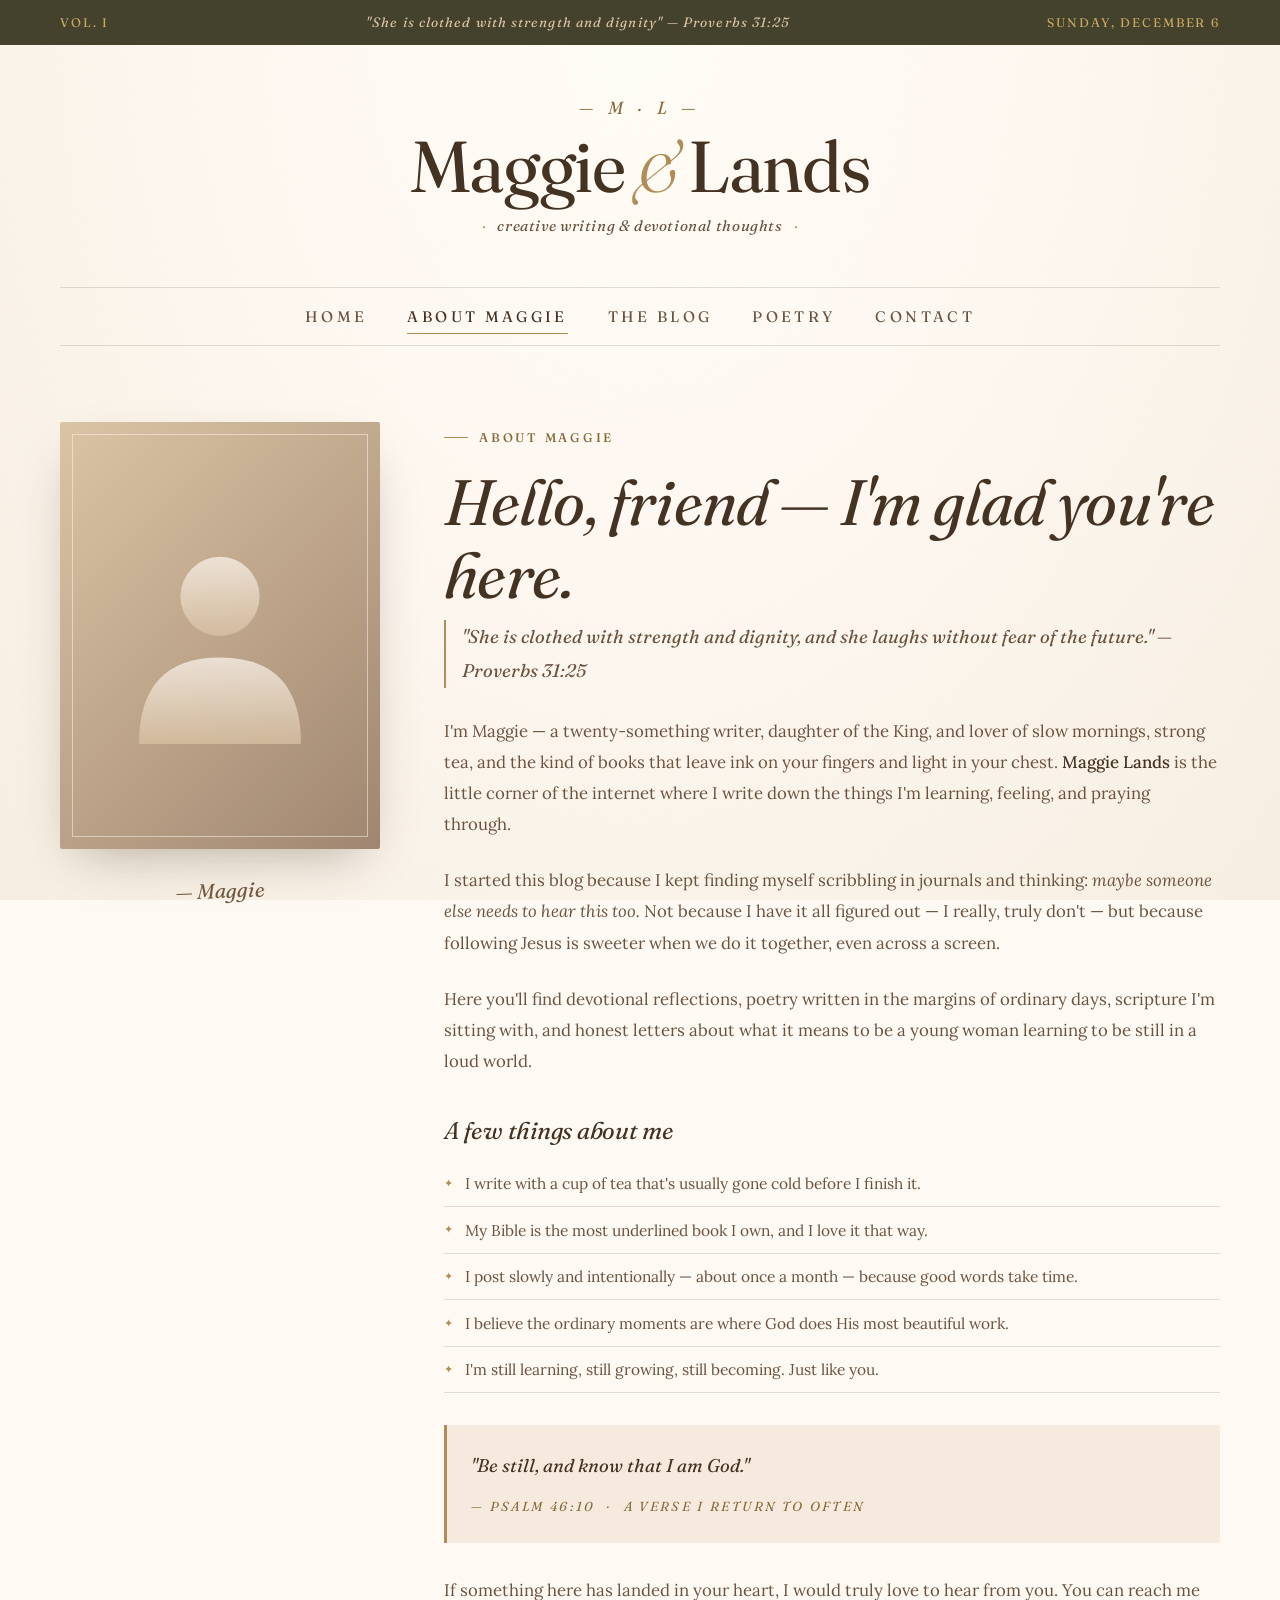
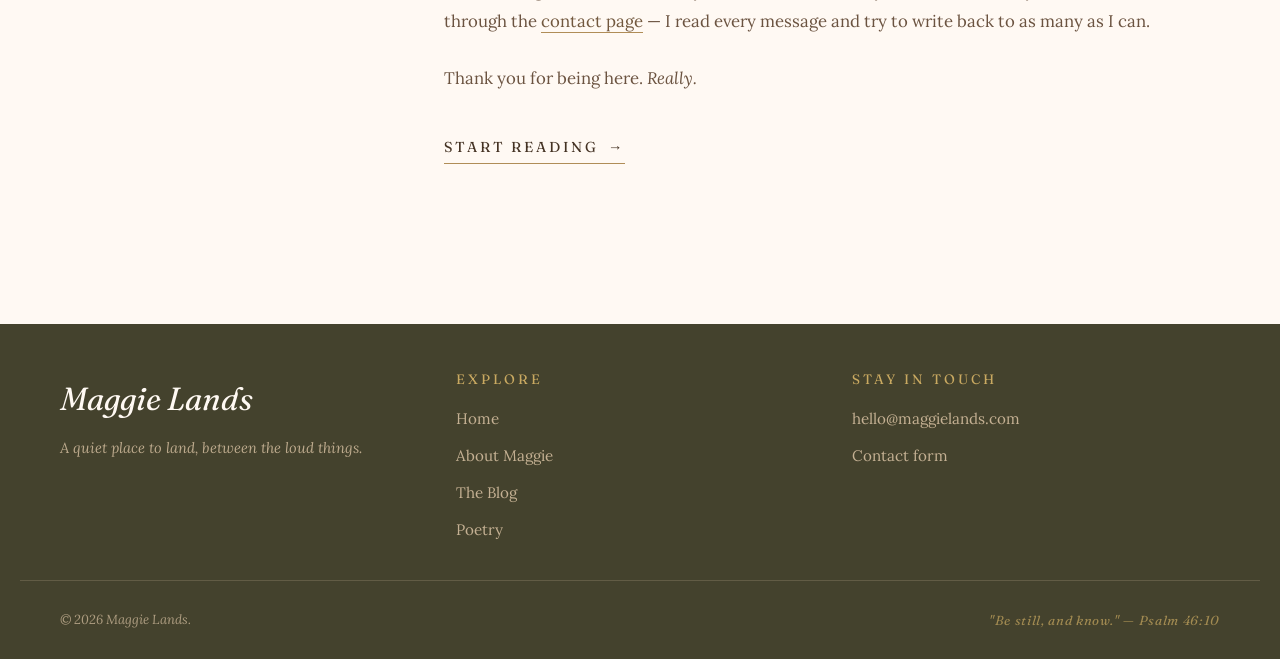
==== about.html @ f762d988 "Add files via upload" ====
<!DOCTYPE html>
<html lang="en">
<head>
  <meta charset="UTF-8" /><meta name="viewport" content="width=device-width, initial-scale=1.0" />
  <title>About Maggie — Maggie Lands</title>
  <link rel="preconnect" href="https://fonts.googleapis.com" /><link rel="preconnect" href="https://fonts.gstatic.com" crossorigin />
  <link href="https://fonts.googleapis.com/css2?family=Fraunces:ital,opsz,wght@0,9..144,300;0,9..144,400;0,9..144,500;1,9..144,400&family=Lora:ital,wght@0,400;1,400&display=swap" rel="stylesheet" />
  <link rel="stylesheet" href="shared.css" />
  <style>
    .about-layout { display:grid;grid-template-columns:320px 1fr;gap:clamp(2rem,5vw,5rem);align-items:start;padding:var(--space-lg) 0 var(--space-xl); }

    /* Photo card */
    .about-photo-card { position:sticky;top:2rem; }
    .photo-frame { width:100%;aspect-ratio:3/4;border-radius:2px;overflow:hidden;position:relative;background:linear-gradient(135deg,var(--latte),var(--weathered));margin-bottom:1.5rem;box-shadow:0 20px 50px -20px rgba(68,50,35,.4); }
    .photo-frame img { width:100%;height:100%;object-fit:cover; }
    .photo-frame::after { content:"";position:absolute;inset:12px;border:1px solid rgba(255,249,243,.5);pointer-events:none; }
    .photo-frame .ph-art { width:100%;height:100%;display:flex;align-items:center;justify-content:center;font-size:6rem;flex-direction:column;gap:1rem; }
    .photo-caption { font-family:var(--font-display);font-style:italic;font-size:1.3rem;color:var(--clockwork);text-align:center;transform:rotate(-2deg);display:block; }

    /* Bio */
    .about-bio h1 { font-style:italic;font-weight:400;margin-bottom:.5rem; }
    .about-bio .tagline { font-family:var(--font-display);font-style:italic;font-size:1.15rem;color:var(--ink-soft);margin-bottom:var(--space-md);border-left:2px solid var(--gold);padding-left:1rem; }
    .about-bio p { font-size:1.05rem;line-height:1.85;color:var(--ink-soft);margin-bottom:1.5em; }
    .about-bio p strong { color:var(--ink);font-weight:500; }
    .about-bio h2 { font-style:italic;font-weight:400;font-size:1.5rem;margin:2.5rem 0 1rem;color:var(--ink); }

    /* Things I love */
    .loves-list { list-style:none;padding:0;margin:0 0 2rem; }
    .loves-list li { padding:.6rem 0;border-bottom:1px solid var(--rule);font-size:.97rem;color:var(--ink-soft);display:flex;align-items:center;gap:.75rem; }
    .loves-list li::before { content:"✦";color:var(--gold);font-size:.7rem;flex-shrink:0; }

    /* Quote block */
    .favorite-verse { background:var(--bg-warm);border-left:3px solid var(--gold);padding:1.5rem;margin:2rem 0;border-radius:0 2px 2px 0; }
    .favorite-verse blockquote { font-family:var(--font-display);font-style:italic;font-size:1.15rem;line-height:1.8;color:var(--ink);margin:0 0 .5rem; }
    .favorite-verse cite { font-family:var(--font-display);font-size:.82rem;text-transform:uppercase;letter-spacing:.18em;color:var(--gold-deep); }

    @media(max-width:860px){ .about-layout{grid-template-columns:1fr;} .about-photo-card{position:static;max-width:320px;margin:0 auto;} }
  </style>
</head>
<body>
  <a class="skip-link" href="#main">Skip to content</a>
  <div class="top-ribbon"><div class="container"><span>Vol. I</span><span class="verse">"She is clothed with strength and dignity" — Proverbs 31:25</span><span id="ribbon-date"></span></div></div>

  <header class="site-header"><div class="container">
    <a href="index.html" class="logo"><span class="logo-mark">— M · L —</span><span class="logo-text">Maggie<span class="amp">&amp;</span>Lands</span><span class="logo-sub">creative writing &amp; devotional thoughts</span></a>
    <nav class="primary-nav"><ul>
      <li><a href="index.html">Home</a></li><li><a href="about.html" class="current">About Maggie</a></li><li><a href="blog.html">The Blog</a></li><li><a href="poetry.html">Poetry</a></li><li><a href="contact.html">Contact</a></li>
    </ul></nav>
  </div></header>

  <main id="main">
    <div class="container">
      <div class="about-layout">

        <!-- Photo card (replace SVG with <img> when you have a real photo) -->
        <aside class="about-photo-card">
          <div class="photo-frame">
            <div class="ph-art">
              <svg viewBox="0 0 100 120" xmlns="http://www.w3.org/2000/svg" style="width:180px;opacity:.7">
                <defs><linearGradient id="pb2" x1="0" y1="0" x2="0" y2="1"><stop offset="0%" stop-color="#FFF9F3"/><stop offset="100%" stop-color="#DBC4A5"/></linearGradient></defs>
                <circle cx="50" cy="38" r="22" fill="url(#pb2)"/>
                <path d="M5,120 Q5,72 50,72 Q95,72 95,120 Z" fill="url(#pb2)"/>
              </svg>
            </div>
          </div>
          <span class="photo-caption">— Maggie</span>
        </aside>

        <!-- Bio -->
        <article class="about-bio">
          <span class="kicker">About Maggie</span>
          <h1>Hello, friend — I'm glad you're here.</h1>
          <p class="tagline">"She is clothed with strength and dignity, and she laughs without fear of the future." — Proverbs 31:25</p>

          <p>I'm Maggie — a twenty-something writer, daughter of the King, and lover of slow mornings, strong tea, and the kind of books that leave ink on your fingers and light in your chest. <strong>Maggie Lands</strong> is the little corner of the internet where I write down the things I'm learning, feeling, and praying through.</p>

          <p>I started this blog because I kept finding myself scribbling in journals and thinking: <em>maybe someone else needs to hear this too.</em> Not because I have it all figured out — I really, truly don't — but because following Jesus is sweeter when we do it together, even across a screen.</p>

          <p>Here you'll find devotional reflections, poetry written in the margins of ordinary days, scripture I'm sitting with, and honest letters about what it means to be a young woman learning to be still in a loud world.</p>

          <h2>A few things about me</h2>

          <ul class="loves-list">
            <li>I write with a cup of tea that's usually gone cold before I finish it.</li>
            <li>My Bible is the most underlined book I own, and I love it that way.</li>
            <li>I post slowly and intentionally — about once a month — because good words take time.</li>
            <li>I believe the ordinary moments are where God does His most beautiful work.</li>
            <li>I'm still learning, still growing, still becoming. Just like you.</li>
          </ul>

          <div class="favorite-verse">
            <blockquote>"Be still, and know that I am God."</blockquote>
            <cite>— Psalm 46:10 &nbsp;·&nbsp; a verse I return to often</cite>
          </div>

          <p>If something here has landed in your heart, I would truly love to hear from you. You can reach me through the <a href="contact.html" style="color:var(--clockwork);border-bottom:1px solid var(--gold);">contact page</a> — I read every message and try to write back to as many as I can.</p>

          <p>Thank you for being here. <em>Really.</em></p>

          <a href="blog.html" class="read-more" style="margin-top:1rem;">Start reading</a>
        </article>
      </div>
    </div>
  </main>

  <footer class="site-footer"><div class="container">
    <div class="footer-brand"><span class="footer-logo">Maggie Lands</span><p>A quiet place to land, between the loud things.</p></div>
    <div class="footer-col"><h4>Explore</h4><ul><li><a href="index.html">Home</a></li><li><a href="about.html">About Maggie</a></li><li><a href="blog.html">The Blog</a></li><li><a href="poetry.html">Poetry</a></li></ul></div>
    <div class="footer-col"><h4>Stay in Touch</h4><ul><li><a href="mailto:hello@maggielands.com">hello@maggielands.com</a></li><li><a href="contact.html">Contact form</a></li></ul></div>
  </div><div class="footer-bottom"><span>&copy; <span id="yr"></span> Maggie Lands.</span><span class="footer-verse">"Be still, and know." — Psalm 46:10</span></div></footer>

  <script>
    document.getElementById('ribbon-date').textContent = new Date().toLocaleDateString('en-US',{weekday:'long',month:'long',day:'numeric'});
    document.getElementById('yr').textContent = new Date().getFullYear();
  </script>
</body>
</html>
---- shared.css ----
/* =====================================================
   shared.css — Maggie Lands shared styles
   Used by: index, blog, post, poetry, about, contact
===================================================== */

:root {
  --clockwork: #72583E;
  --cedar: #7C7960;
  --latte: #DBC4A5;
  --deep-olive: #44422D;
  --cafe-noir: #443223;
  --mauve: #755151;
  --weathered: #A08670;
  --linen: #FFF9F3;
  --bg-warm: #F5EADD;
  --gold: #B08D57;
  --gold-soft: #C9A961;
  --gold-deep: #8A6A3A;
  --ink: #443223;
  --ink-soft: #6B5340;
  --rule: rgba(68,50,35,0.15);
  --success: #4A7C59;
  --font-display: "Fraunces", Georgia, serif;
  --font-body: "Lora", Georgia, serif;
  --space-xs: 0.5rem;
  --space-sm: 1rem;
  --space-md: 1.75rem;
  --space-lg: 3rem;
  --space-xl: 5rem;
  --container: 1240px;
  --radius: 4px;
}

*, *::before, *::after { box-sizing: border-box; }

html { scroll-behavior: smooth; -webkit-text-size-adjust: 100%; }

body {
  margin: 0;
  font-family: var(--font-body);
  font-size: 17px;
  line-height: 1.7;
  color: var(--ink);
  background: var(--linen);
  background-image: radial-gradient(ellipse at top, #FFFDF7 0%, var(--linen) 40%, #F7EFE2 100%);
  background-attachment: fixed;
  -webkit-font-smoothing: antialiased;
}

body::before {
  content: "";
  position: fixed;
  inset: 0;
  pointer-events: none;
  z-index: 1;
  opacity: 0.3;
  mix-blend-mode: multiply;
  background-image: url("data:image/svg+xml;utf8,<svg xmlns='http://www.w3.org/2000/svg' width='180' height='180'><filter id='n'><feTurbulence type='fractalNoise' baseFrequency='0.9' numOctaves='2' stitchTiles='stitch'/><feColorMatrix values='0 0 0 0 0.27 0 0 0 0 0.2 0 0 0 0 0.14 0 0 0 0.06 0'/></filter><rect width='100%' height='100%' filter='url(%23n)'/></svg>");
}

img, svg { display: block; max-width: 100%; }
a { color: inherit; text-decoration: none; }
button { font: inherit; cursor: pointer; }
p { margin: 0 0 1em; }

h1, h2, h3, h4 {
  font-family: var(--font-display);
  font-weight: 400;
  color: var(--ink);
  letter-spacing: -0.01em;
  line-height: 1.15;
  margin: 0 0 0.5em;
}
h1 { font-size: clamp(2.2rem, 5vw, 4rem); }
h2 { font-size: clamp(1.7rem, 3vw, 2.5rem); }
h3 { font-size: clamp(1.2rem, 2vw, 1.6rem); }

/* ── Utilities ── */
.kicker {
  display: inline-block;
  font-family: var(--font-display);
  font-size: 0.78rem;
  font-weight: 500;
  text-transform: uppercase;
  letter-spacing: 0.22em;
  color: var(--gold-deep);
  margin-bottom: 1rem;
}
.kicker::before {
  content: "";
  display: inline-block;
  width: 1.5rem;
  height: 1px;
  background: var(--gold);
  vertical-align: middle;
  margin-right: 0.7rem;
  transform: translateY(-2px);
}

.section-heading { text-align: center; margin-bottom: var(--space-lg); }
.section-heading h2 { font-style: italic; font-weight: 400; margin-bottom: 0.4rem; }
.section-heading .kicker { margin-bottom: 0.6rem; }
.section-heading .kicker::before { display: none; }

.container {
  width: 100%;
  max-width: var(--container);
  margin: 0 auto;
  padding: 0 clamp(1.25rem, 4vw, 2.5rem);
  position: relative;
  z-index: 2;
}

.ornament {
  display: flex;
  align-items: center;
  justify-content: center;
  gap: 1.25rem;
  margin: var(--space-lg) auto;
  max-width: 320px;
  color: var(--gold);
}
.ornament .line { flex: 1; height: 1px; background: linear-gradient(to right, transparent, var(--gold), transparent); }
.ornament svg { width: 22px; height: 22px; flex-shrink: 0; }

.read-more {
  display: inline-flex;
  align-items: center;
  gap: 0.6rem;
  font-family: var(--font-display);
  font-size: 0.9rem;
  letter-spacing: 0.2em;
  text-transform: uppercase;
  color: var(--ink);
  border-bottom: 1px solid var(--gold);
  padding-bottom: 4px;
  transition: gap 0.25s ease, color 0.25s ease;
  text-decoration: none;
}
.read-more::after { content: "→"; transition: transform 0.25s ease; }
.read-more:hover { color: var(--clockwork); gap: 0.9rem; }
.read-more:hover::after { transform: translateX(3px); }

/* ── Skip Link ── */
.skip-link { position:absolute;left:-9999px;top:1rem;background:var(--ink);color:var(--linen);padding:.5rem 1rem;z-index:100; }
.skip-link:focus { left:1rem; }

/* ── Top Ribbon ── */
.top-ribbon {
  background: var(--deep-olive);
  color: var(--linen);
  font-family: var(--font-display);
  font-size: 0.78rem;
  letter-spacing: 0.15em;
  text-transform: uppercase;
  position: relative;
  z-index: 2;
}
.top-ribbon .container { display:flex;align-items:center;justify-content:space-between;gap:1rem;padding-top:.7rem;padding-bottom:.7rem; }
.top-ribbon .verse { font-style:italic;letter-spacing:.08em;text-transform:none;color:var(--latte);flex:1;text-align:center;font-size:.85rem; }
.top-ribbon span:first-child, .top-ribbon span:last-child { color:var(--gold-soft); }
@media(max-width:720px){ .top-ribbon span:first-child,.top-ribbon span:last-child{display:none;} }

/* ── Site Header ── */
.site-header { padding:var(--space-lg) 0 var(--space-md);text-align:center;position:relative;z-index:2; }
.logo { display:inline-block;margin-bottom:1.5rem;text-decoration:none; }
.logo-mark { display:block;font-family:var(--font-display);font-style:italic;font-size:1.1rem;color:var(--gold-deep);letter-spacing:.3em;text-transform:uppercase;margin-bottom:.4rem; }
.logo-text { display:block;font-family:var(--font-display);font-size:clamp(2.8rem,6vw,4.5rem);font-weight:400;line-height:1;color:var(--ink);letter-spacing:-.02em; }
.amp { font-style:italic;color:var(--gold);font-weight:300;margin:0 .15em; }
.logo-sub { display:block;margin-top:.7rem;font-family:var(--font-display);font-style:italic;font-size:.95rem;color:var(--ink-soft);letter-spacing:.04em; }
.logo-sub::before,.logo-sub::after { content:"·";color:var(--gold);margin:0 .7rem; }

/* ── Primary Nav ── */
.primary-nav { border-top:1px solid var(--rule);border-bottom:1px solid var(--rule);padding:.9rem 0;margin-top:1.5rem; }
.primary-nav ul { list-style:none;margin:0;padding:0;display:flex;justify-content:center;flex-wrap:wrap;gap:clamp(1rem,4vw,2.5rem); }
.primary-nav a { font-family:var(--font-display);font-size:.95rem;text-transform:uppercase;letter-spacing:.22em;color:var(--ink-soft);padding:.25rem 0;position:relative;transition:color .25s; }
.primary-nav a::after { content:"";position:absolute;left:50%;bottom:-4px;width:0;height:1px;background:var(--gold);transition:width .3s,left .3s; }
.primary-nav a:hover,.primary-nav a:focus-visible { color:var(--clockwork);outline:none; }
.primary-nav a:hover::after,.primary-nav a:focus-visible::after,.primary-nav a.current::after { width:100%;left:0; }
.primary-nav a.current { color:var(--ink); }

/* ── Footer ── */
.site-footer { margin-top:var(--space-xl);padding:var(--space-lg) 0 var(--space-md);background:var(--deep-olive);color:var(--latte);position:relative;z-index:2; }
.site-footer .container { display:grid;grid-template-columns:1fr 1fr 1fr;gap:var(--space-md);padding-bottom:var(--space-md);border-bottom:1px solid rgba(219,196,165,.2); }
.footer-logo { display:block;font-family:var(--font-display);font-style:italic;font-size:2rem;color:var(--linen);margin-bottom:.5rem; }
.footer-brand p { font-size:.92rem;color:var(--latte);opacity:.8;font-style:italic; }
.footer-col h4 { font-family:var(--font-display);color:var(--gold-soft);font-size:.85rem;letter-spacing:.22em;text-transform:uppercase;margin-bottom:1rem; }
.footer-col ul { list-style:none;padding:0;margin:0; }
.footer-col li { margin-bottom:.5rem; }
.footer-col a { color:var(--latte);font-size:.95rem;opacity:.85;transition:opacity .2s,color .2s; }
.footer-col a:hover { color:var(--gold-soft);opacity:1; }
.footer-bottom { max-width:var(--container);margin:var(--space-md) auto 0;padding:0 clamp(1.25rem,4vw,2.5rem);display:flex;justify-content:space-between;align-items:center;gap:1rem;flex-wrap:wrap;font-size:.82rem;color:var(--latte);opacity:.7;font-style:italic; }
.footer-verse { color:var(--gold-soft);font-family:var(--font-display);letter-spacing:.05em; }
@media(max-width:700px){ .site-footer .container{grid-template-columns:1fr;} }
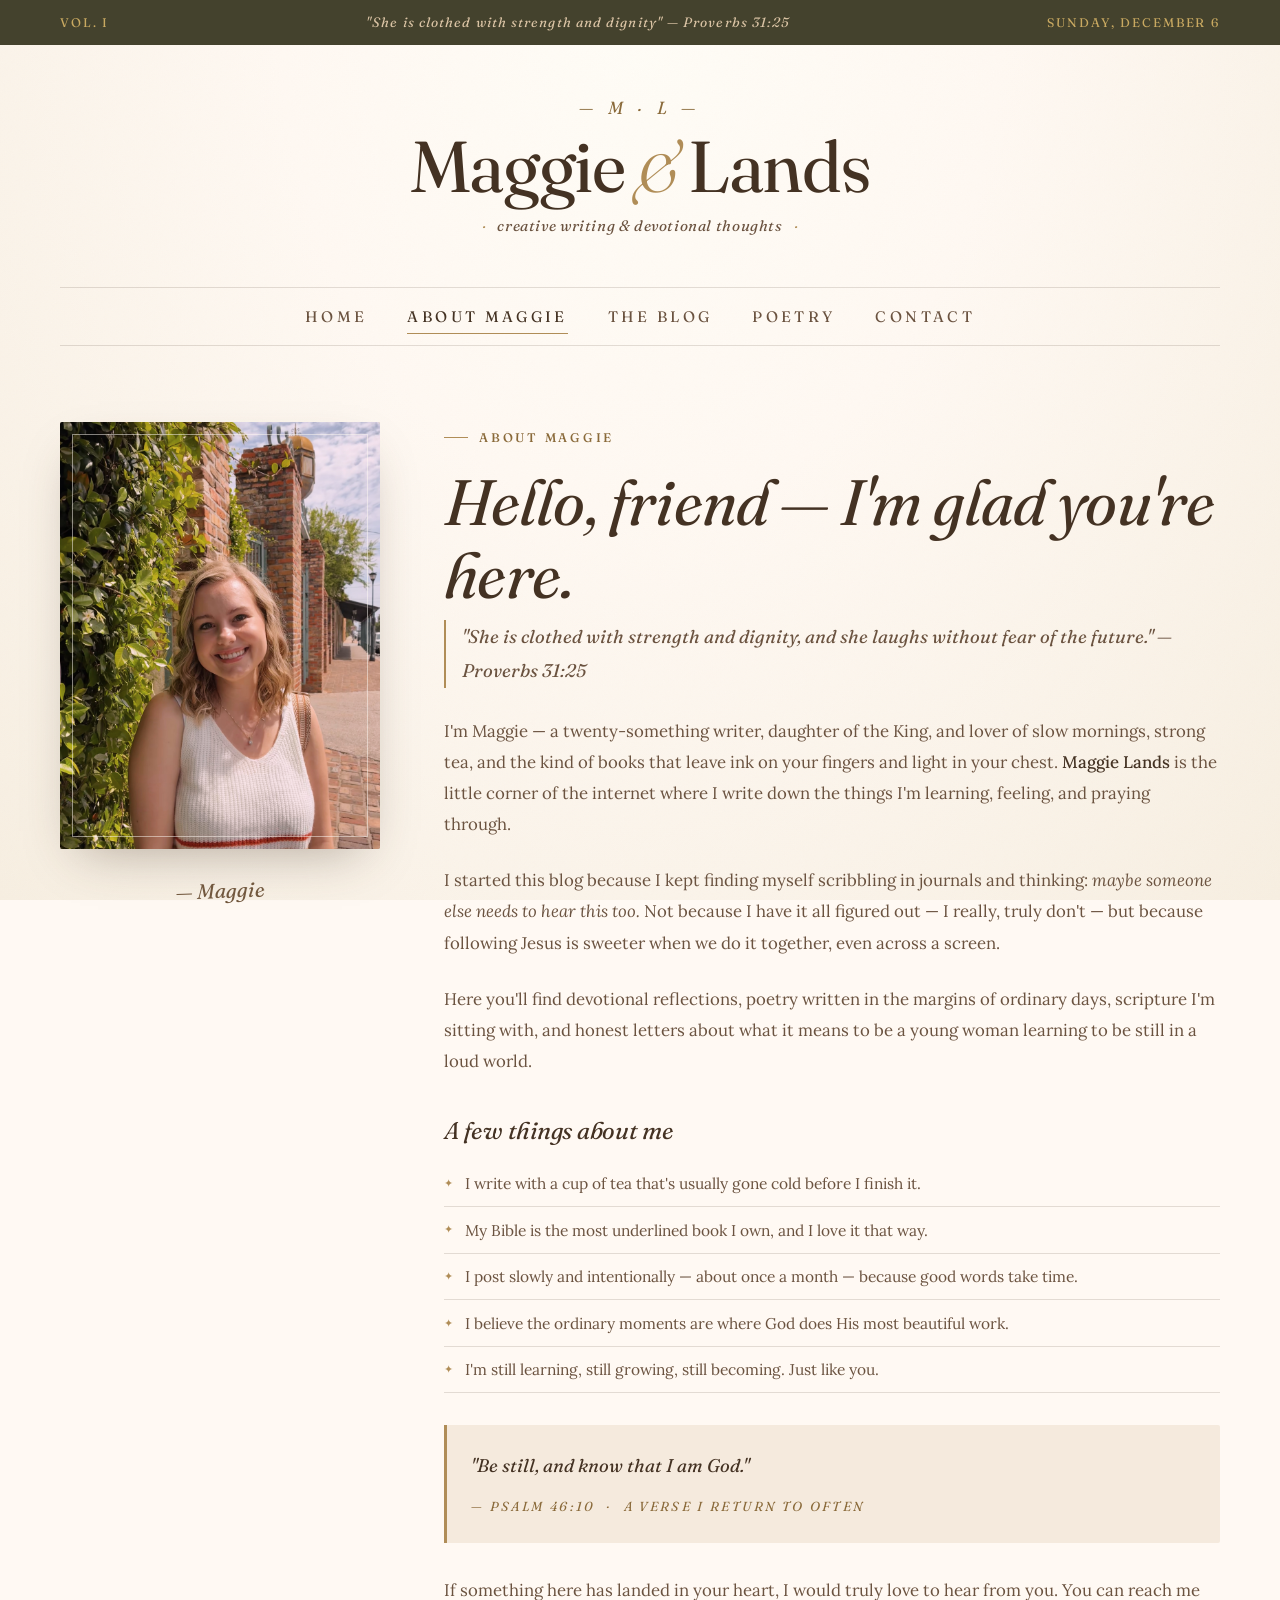
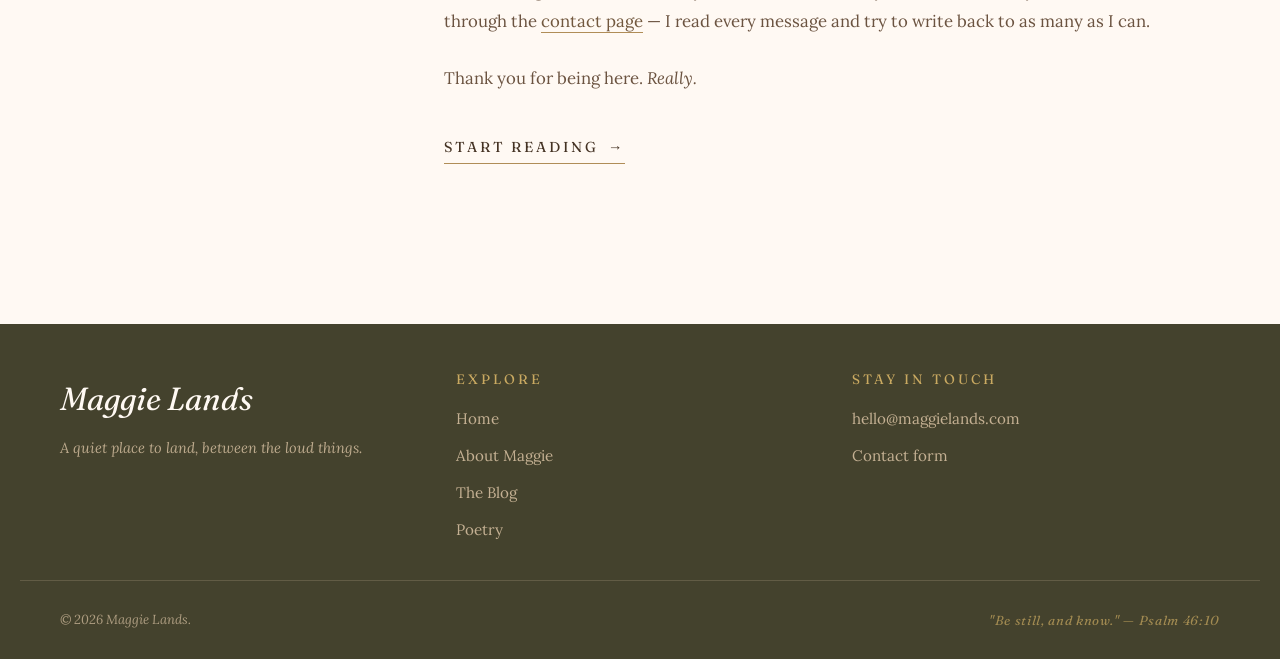
==== commit ee19fcbf: "Add files via upload" ====
--- a/about.html
+++ b/about.html
@@ -55,13 +55,7 @@
         <!-- Photo card (replace SVG with <img> when you have a real photo) -->
         <aside class="about-photo-card">
           <div class="photo-frame">
-            <div class="ph-art">
-              <svg viewBox="0 0 100 120" xmlns="http://www.w3.org/2000/svg" style="width:180px;opacity:.7">
-                <defs><linearGradient id="pb2" x1="0" y1="0" x2="0" y2="1"><stop offset="0%" stop-color="#FFF9F3"/><stop offset="100%" stop-color="#DBC4A5"/></linearGradient></defs>
-                <circle cx="50" cy="38" r="22" fill="url(#pb2)"/>
-                <path d="M5,120 Q5,72 50,72 Q95,72 95,120 Z" fill="url(#pb2)"/>
-              </svg>
-            </div>
+            <img src="maggie-photo.jpg" alt="Maggie" />
           </div>
           <span class="photo-caption">— Maggie</span>
         </aside>
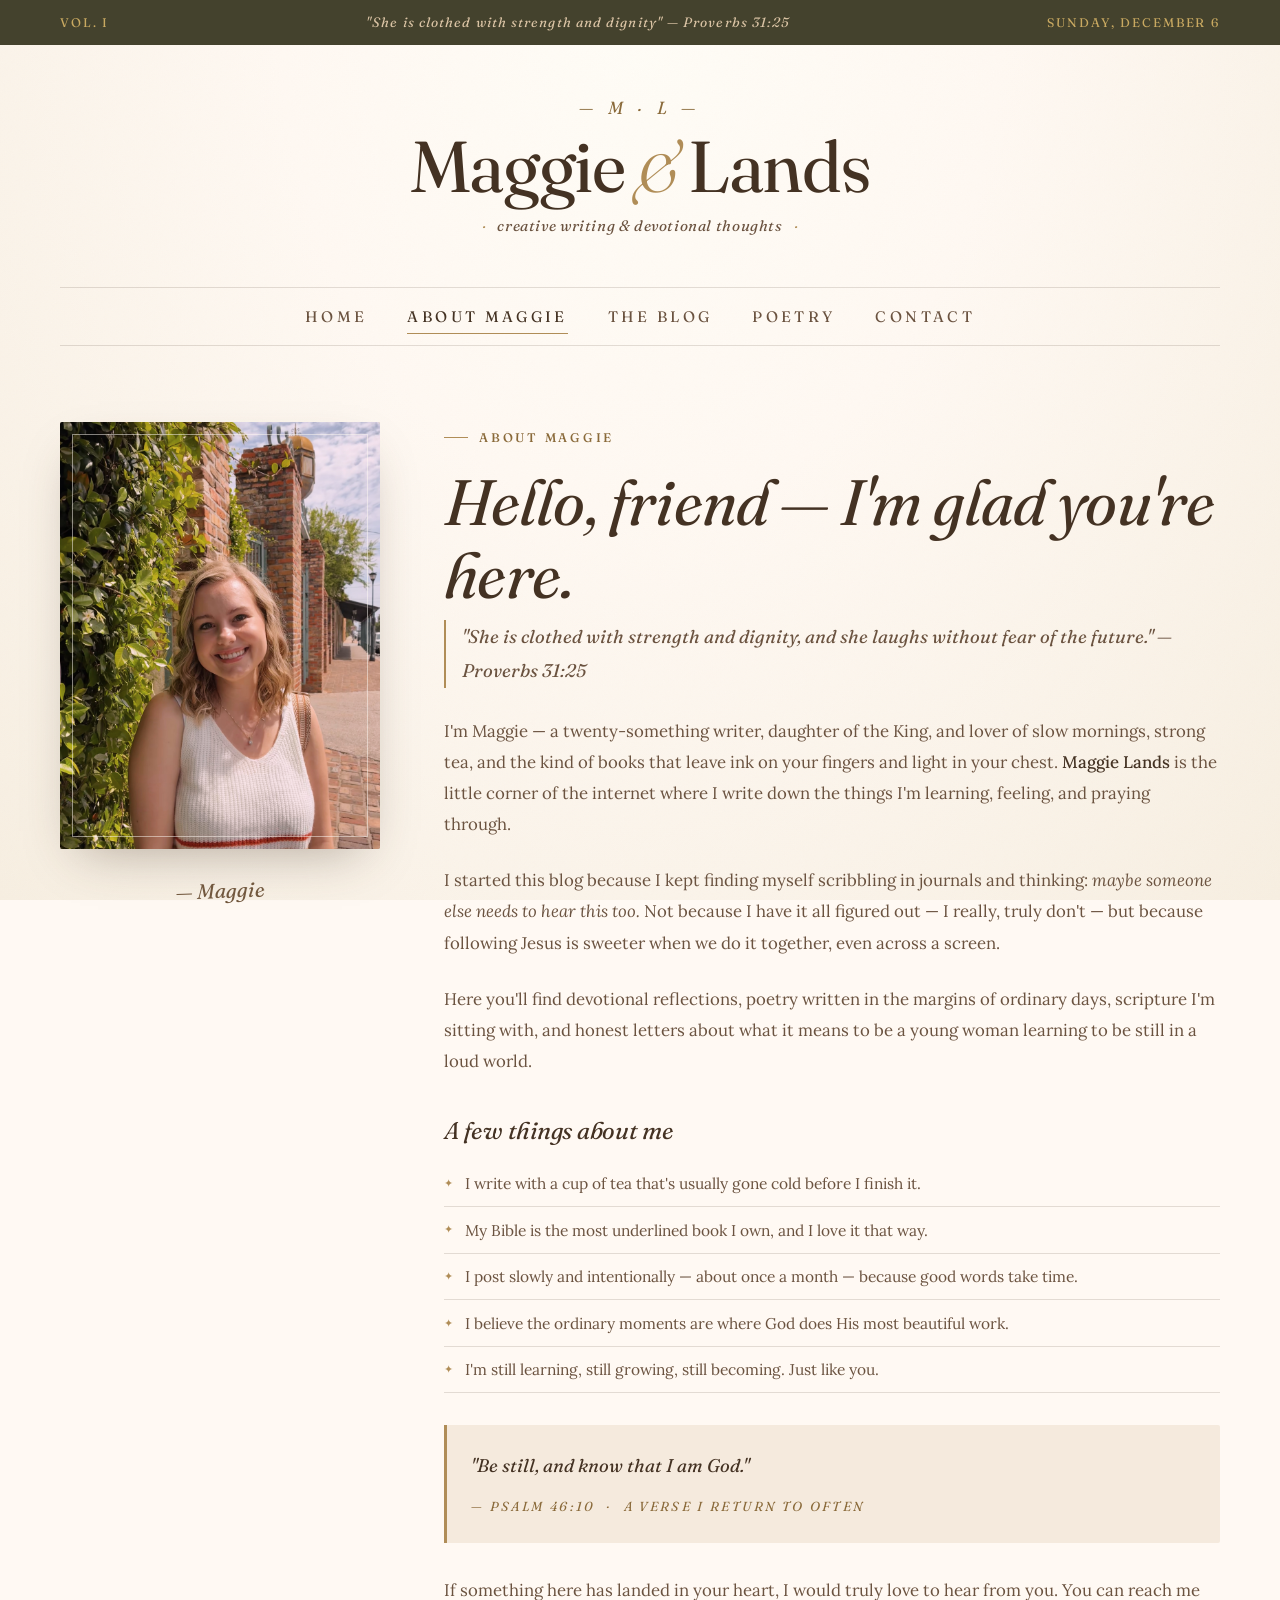
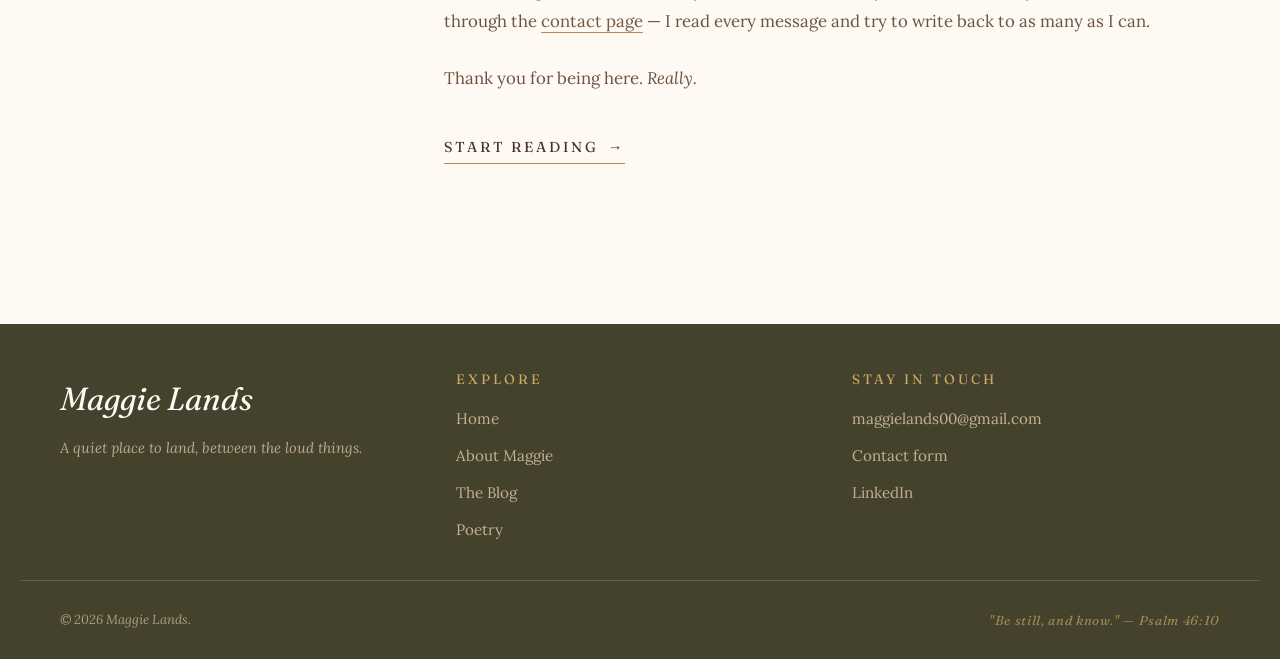
==== commit 2f47b60b: "Add files via upload" ====
--- a/about.html
+++ b/about.html
@@ -100,7 +100,7 @@
   <footer class="site-footer"><div class="container">
     <div class="footer-brand"><span class="footer-logo">Maggie Lands</span><p>A quiet place to land, between the loud things.</p></div>
     <div class="footer-col"><h4>Explore</h4><ul><li><a href="index.html">Home</a></li><li><a href="about.html">About Maggie</a></li><li><a href="blog.html">The Blog</a></li><li><a href="poetry.html">Poetry</a></li></ul></div>
-    <div class="footer-col"><h4>Stay in Touch</h4><ul><li><a href="mailto:hello@maggielands.com">hello@maggielands.com</a></li><li><a href="contact.html">Contact form</a></li></ul></div>
+    <div class="footer-col"><h4>Stay in Touch</h4><ul><li><a href="mailto:maggielands00@gmail.com">maggielands00@gmail.com</a></li><li><a href="contact.html">Contact form</a></li><li><a href="https://www.linkedin.com/in/maggielands00/">LinkedIn</a></li></ul></div>
   </div><div class="footer-bottom"><span>&copy; <span id="yr"></span> Maggie Lands.</span><span class="footer-verse">"Be still, and know." — Psalm 46:10</span></div></footer>
 
   <script>
